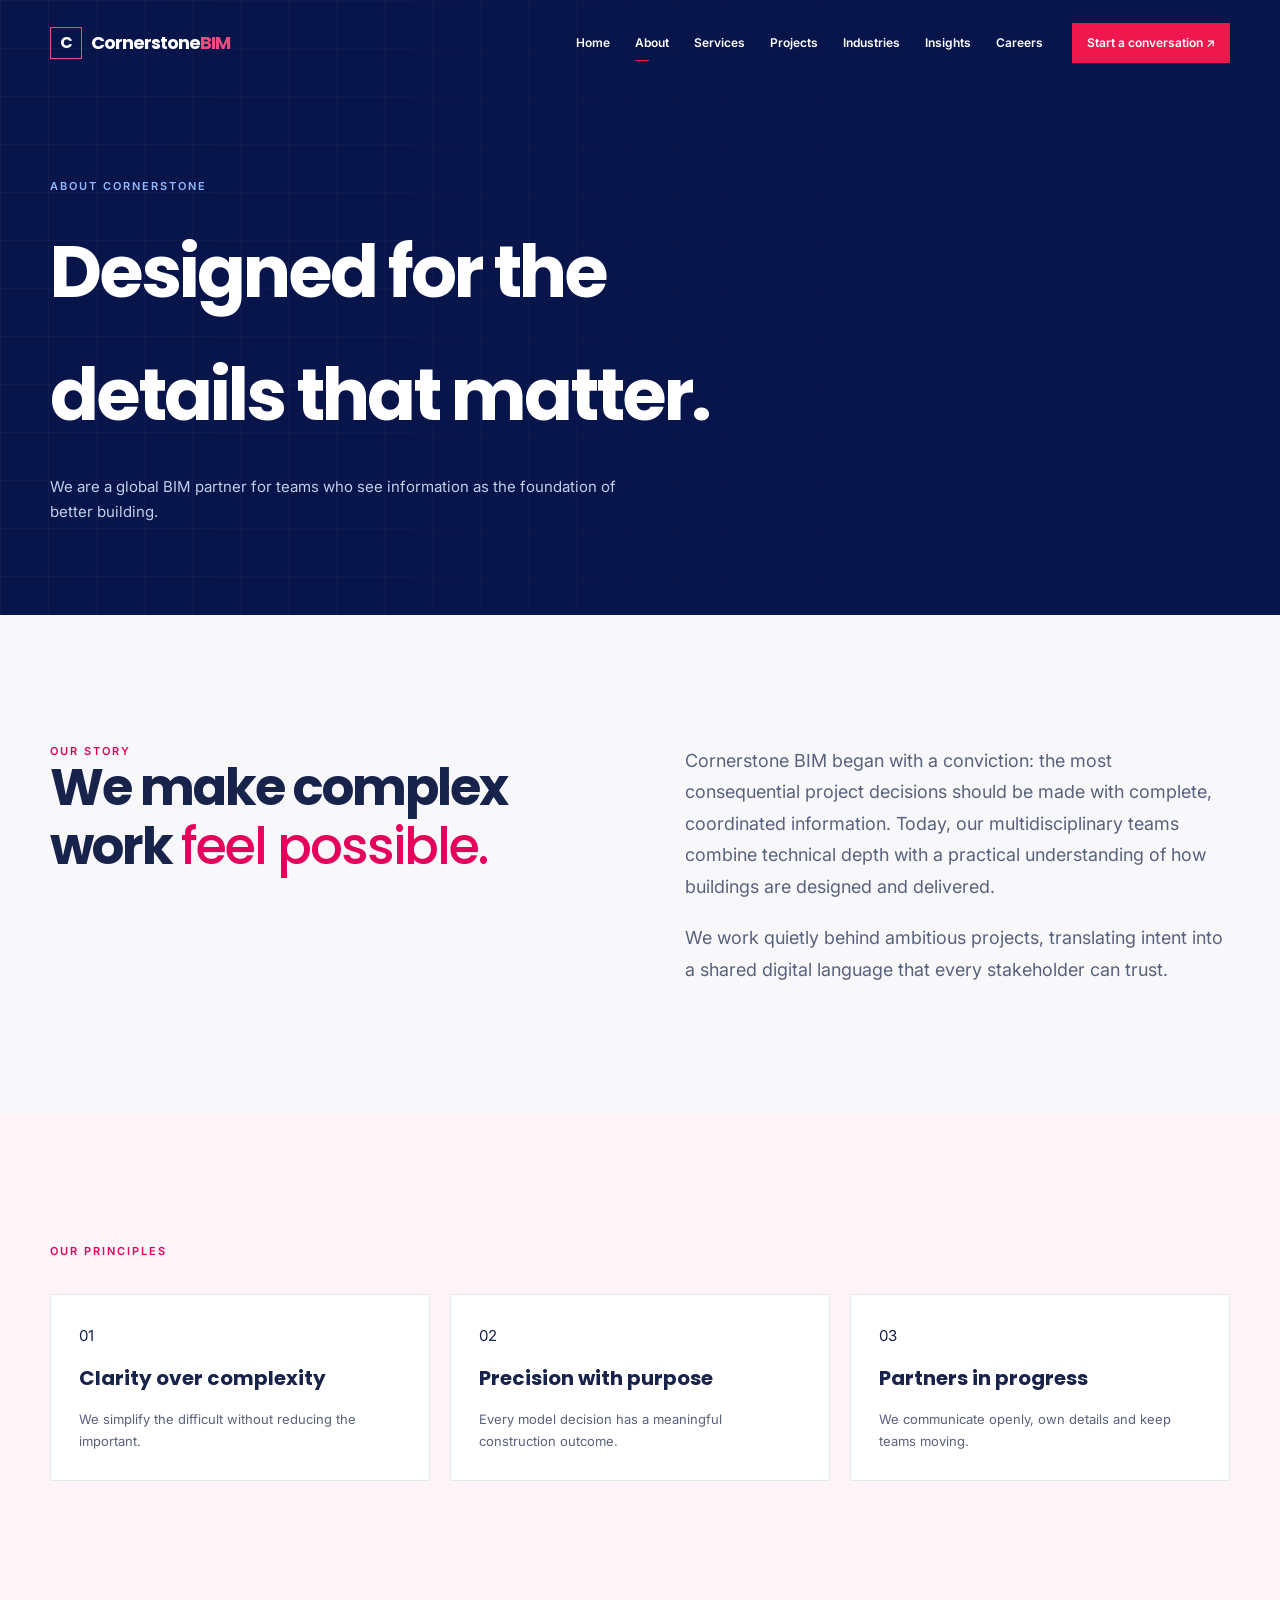
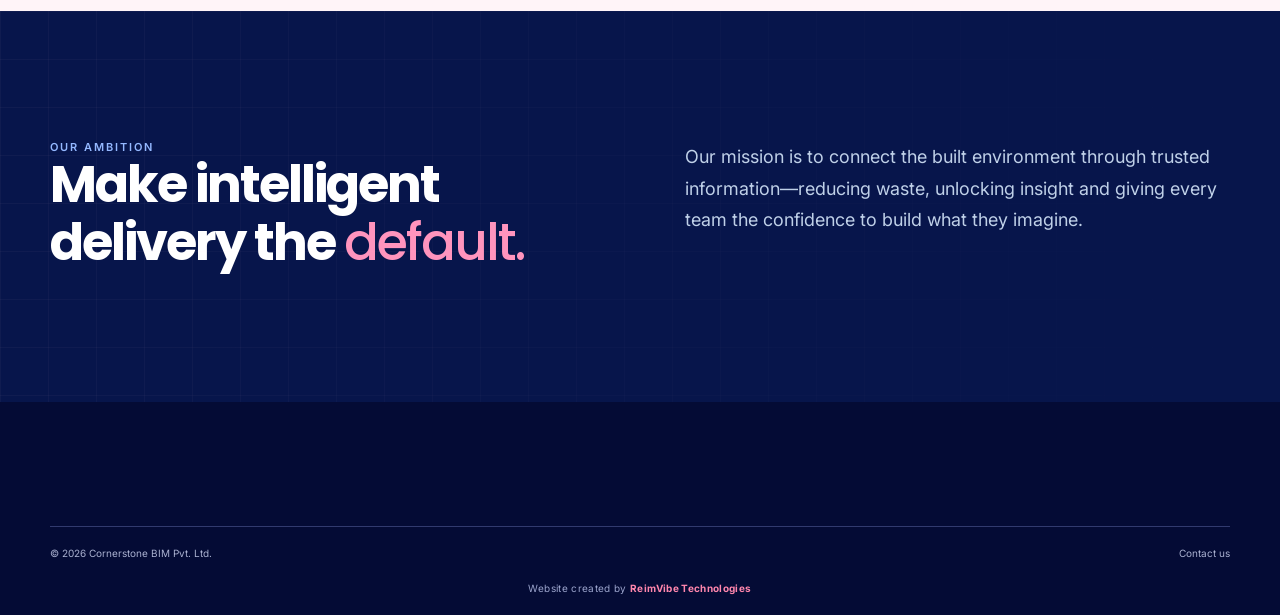
==== cornerstonebim/about.html @ 64195587 "Add files via upload" ====
<!doctype html><html lang="en"><head><meta charset="utf-8"><meta name="viewport" content="width=device-width,initial-scale=1"><title>About | Cornerstone BIM</title><meta name="description" content="Meet the BIM specialists building certainty into complex projects."><link rel="preconnect" href="https://fonts.googleapis.com"><link rel="preconnect" href="https://fonts.gstatic.com" crossorigin><link href="https://fonts.googleapis.com/css2?family=Inter:wght@400;500;600;700&family=Poppins:wght@500;600;700&display=swap" rel="stylesheet"><link rel="stylesheet" href="assets/css/variables.css"><link rel="stylesheet" href="assets/css/style.css"><link rel="stylesheet" href="assets/css/responsive.css"><link rel="stylesheet" href="assets/css/animations.css"></head><body><header class="site-header scrolled" data-header><div class="container nav-wrap"><a class="brand" href="index.html"><span class="brand-mark">C</span><span>Cornerstone<span>BIM</span></span></a><button class="menu-button" aria-label="Open navigation" aria-expanded="false" data-menu-button><i></i><i></i></button><nav data-nav aria-label="Primary"><a href="index.html">Home</a><a class="active" href="about.html">About</a><a href="services.html">Services</a><a href="projects.html">Projects</a><a href="industries.html">Industries</a><a href="blog.html">Insights</a><a href="careers.html">Careers</a><a href="contact.html" class="nav-cta">Start a conversation ↗</a></nav></div></header><main><section class="page-hero"><div class="blueprint-grid"></div><div class="container reveal"><p class="eyebrow light">ABOUT CORNERSTONE</p><h1>Designed for the<br>details that matter.</h1><p>We are a global BIM partner for teams who see information as the foundation of better building.</p></div></section><section class="section"><div class="container split-grid"><div class="reveal"><p class="eyebrow">OUR STORY</p><h2>We make complex work <em>feel possible.</em></h2></div><div class="reveal"><p class="lead">Cornerstone BIM began with a conviction: the most consequential project decisions should be made with complete, coordinated information. Today, our multidisciplinary teams combine technical depth with a practical understanding of how buildings are designed and delivered.</p><p class="lead" style="margin-top:20px">We work quietly behind ambitious projects, translating intent into a shared digital language that every stakeholder can trust.</p></div></div></section><section class="section tint"><div class="container"><p class="eyebrow">OUR PRINCIPLES</p><div class="content-grid" style="margin-top:35px"><article class="content-card reveal"><span class="number">01</span><h3>Clarity over complexity</h3><p>We simplify the difficult without reducing the important.</p></article><article class="content-card reveal"><span class="number">02</span><h3>Precision with purpose</h3><p>Every model decision has a meaningful construction outcome.</p></article><article class="content-card reveal"><span class="number">03</span><h3>Partners in progress</h3><p>We communicate openly, own details and keep teams moving.</p></article></div></div></section><section class="section dark"><div class="blueprint-grid"></div><div class="container split-grid"><div class="reveal"><p class="eyebrow light">OUR AMBITION</p><h2>Make intelligent delivery the <em>default.</em></h2></div><div class="reveal"><p class="lead" style="color:#bfd0e8">Our mission is to connect the built environment through trusted information—reducing waste, unlocking insight and giving every team the confidence to build what they imagine.</p></div></div></section></main><footer class="site-footer"><div class="container footer-bottom"><span>© 2026 Cornerstone BIM Pvt. Ltd.</span><span><a href="contact.html">Contact us</a></span></div><p class="site-credit">Website created by <span>ReimVibe Technologies</span></p></footer><script src="assets/js/navigation.js"></script><script src="assets/js/animation.js"></script></body></html>
---- cornerstonebim/assets/css/variables.css ----
:root{--navy:#07154b;--blue:#e4005b;--orange:#ef174e;--paper:#f8f8fb;--ink:#18234c;--muted:#58627d;--line:#e0e2ec;--magenta:#c40065;--indigo:#16296b;--rose:#fff0f5}
---- cornerstonebim/assets/css/style.css ----
/* Core layout and reusable components */
*{box-sizing:border-box}html{scroll-behavior:smooth}body{margin:0;background:var(--paper);color:var(--ink);font:400 15px/1.7 Inter,Arial,sans-serif}a{color:inherit;text-decoration:none}img{display:block;max-width:100%}h1,h2,h3,p{margin:0}h1,h2,h3,.brand{font-family:Poppins,Arial,sans-serif}.container{width:min(1180px,calc(100% - 64px));margin:auto}.section{padding:130px 0}.skip-link{position:fixed;top:-50px;left:20px;background:#fff;padding:10px;z-index:100}.skip-link:focus{top:10px}.eyebrow{color:var(--blue);font:600 11px/1.2 Inter,sans-serif;letter-spacing:2px}.eyebrow.light{color:#94b8ff}.light{color:#fff}h2{font-size:clamp(32px,4vw,56px);line-height:1.15;letter-spacing:-2px}h2 em,h1 em{font-weight:500;color:var(--blue);font-style:normal}.dark h2 em{color:#77a5ff}.lead{font-size:18px;line-height:1.75;color:var(--muted)}.text-link{display:inline-flex;gap:14px;align-items:center;font-weight:700;margin-top:22px}.text-link span{font-size:21px;color:var(--orange);transition:transform .2s}.text-link:hover span{transform:translateX(5px)}
/* Header */
.site-header{position:fixed;inset:0 0 auto;z-index:20;height:86px;color:#fff;transition:.3s}.site-header.scrolled{background:rgba(8,28,58,.94);backdrop-filter:blur(16px);box-shadow:0 8px 26px #04112730}.nav-wrap{height:100%;display:flex;align-items:center;justify-content:space-between}.brand{display:flex;align-items:center;gap:9px;font-size:18px;font-weight:700;letter-spacing:-1px}.brand span span{color:var(--blue)}.brand-mark{width:32px;height:32px;border:1px solid #75a7ff;display:grid;place-items:center;color:#fff!important;font-size:16px}.site-header nav{display:flex;align-items:center;gap:25px;font-size:12px;font-weight:600}.site-header nav>a:not(.nav-cta){position:relative}.site-header nav>a.active:after,.site-header nav>a:not(.nav-cta):hover:after{content:"";position:absolute;bottom:-8px;left:0;width:14px;height:1px;background:var(--orange)}.nav-cta{margin-left:4px;padding:10px 15px;background:var(--orange);color:#fff}.nav-cta b{margin-left:8px}.menu-button{display:none;background:none;border:0;color:#fff}
/* Hero */
.hero{min-height:750px;height:100vh;position:relative;display:grid;align-items:center;overflow:hidden;background:linear-gradient(120deg,#06142d,#0a2a5a 65%,#123f80);color:#fff}.blueprint-grid{position:absolute;inset:0;opacity:.2;background-image:linear-gradient(#9fc1ff20 1px,transparent 1px),linear-gradient(90deg,#9fc1ff20 1px,transparent 1px);background-size:48px 48px;mask-image:linear-gradient(90deg,#000,transparent)}.hero:after{content:"";position:absolute;width:560px;height:560px;border:1px solid #6096ee55;border-radius:50%;right:-160px;bottom:-260px}.hero-grid{z-index:1;position:relative;display:grid;grid-template-columns:1.07fr .93fr;align-items:center;gap:45px;padding-top:74px}.hero-copy{max-width:650px}.hero h1{font-size:clamp(48px,5.7vw,82px);letter-spacing:-4px;line-height:1.08;margin:18px 0 20px}.hero h1 em{color:#9cc2ff}.hero-text{max-width:545px;color:#d0ddf3;font-size:17px;line-height:1.8}.hero-actions{display:flex;align-items:center;gap:28px;margin-top:34px}.button{display:inline-flex;align-items:center;gap:27px;padding:15px 19px;font-size:13px;font-weight:700;transition:.25s}.button span{font-size:21px}.button-orange{background:var(--orange);color:#fff}.button-orange:hover{background:#ff8d24;transform:translateY(-3px)}.hero-stats{display:flex;gap:38px;margin-top:57px}.hero-stats div{border-left:1px solid #91b4ef55;padding-left:13px}.hero-stats strong{display:block;font:600 26px Poppins}.hero-stats span{display:block;font-size:10px;color:#b6c9e7;letter-spacing:.5px}.hero-visual{position:relative;height:540px}.model-card{position:absolute;inset:22px 0 22px 60px;border:1px solid #6e9fe955;background:#0b315d55;backdrop-filter:blur(8px);overflow:hidden}.model-card img{height:100%;width:100%;object-fit:cover;opacity:.9;mix-blend-mode:screen}.status{position:absolute;top:20px;left:20px;z-index:1;font-size:9px;letter-spacing:1.5px}.status i{width:7px;height:7px;border-radius:50%;display:inline-block;background:#6ef4af;margin-right:6px}.model-meta{position:absolute;bottom:0;left:0;right:0;padding:14px 19px;background:#071a36cc;display:flex;justify-content:space-between;font-size:11px}.model-meta b{color:#9cc2ff}.float-card{position:absolute;background:#f8fbff;color:var(--ink);box-shadow:0 18px 45px #03132e66;padding:15px 18px;display:flex;flex-direction:column}.float-card small{font-size:8px;letter-spacing:1.3px;color:#74849a}.float-card b{font:600 18px Poppins}.float-card span{font-size:10px}.card-one{left:0;bottom:0}.card-one b{color:var(--blue)}.card-two{right:-16px;top:0}.orbit{font-size:28px!important;color:var(--orange);line-height:1}.scroll-cue{position:absolute;z-index:2;bottom:25px;left:max(32px,calc((100% - 1180px)/2));font-size:9px;letter-spacing:1.4px;color:#a8c2ea;display:flex;gap:9px;align-items:center}.scroll-cue span{height:1px;width:32px;background:var(--orange)}
/* Intro/services */
.split-grid{display:grid;grid-template-columns:1fr 1fr;gap:90px}.intro-copy{padding-top:5px}.metrics{display:grid;grid-template-columns:repeat(4,1fr);margin-top:90px;border-top:1px solid var(--line);padding-top:26px}.metrics strong{display:block;font:600 40px Poppins;letter-spacing:-2px}.metrics strong span{color:var(--orange)}.metrics p{font-size:12px;color:var(--muted)}.tint{background:#edf4fb}.section-heading{display:flex;justify-content:space-between;align-items:end;gap:30px;margin-bottom:55px}.section-heading .text-link{margin:0;white-space:nowrap}.service-grid{display:grid;grid-template-columns:repeat(4,1fr);gap:13px}.service-card{min-height:310px;padding:25px;background:#fff;position:relative;transition:.3s}.service-card:hover,.service-card.feature{background:var(--navy);color:#fff;transform:translateY(-6px);box-shadow:0 18px 35px #0b285f22}.service-card .number{font-size:11px;color:#8190a1}.service-card .icon{font-size:29px;color:var(--blue);margin:42px 0 22px}.feature .icon{color:#8db8ff}.service-card h3{font-size:19px}.service-card p{color:#66758a;font-size:12px;line-height:1.7;margin-top:8px}.feature p,.service-card:hover p{color:#b8c7da}.service-card>a{position:absolute;bottom:22px;right:23px;font-size:23px;color:var(--orange)}
/* Workflow/projects */
.dark{background:var(--navy);color:#fff;position:relative;overflow:hidden}.dark .section-heading>p{max-width:250px;color:#b9c8dd;font-size:13px}.process{list-style:none;margin:75px 0 0;padding:0;display:grid;grid-template-columns:repeat(4,1fr);counter-reset:step}.process li{position:relative;border-top:1px solid #6986ae66;padding:22px 22px 0 0}.process li:not(:last-child):after{content:"";position:absolute;top:-2px;right:11px;width:10px;height:10px;border-radius:50%;background:var(--orange)}.process b{color:#84a9ea;font:500 12px Poppins}.process h3{font-size:22px;margin:34px 0 8px}.process p{font-size:12px;color:#b8c7da;max-width:160px}.project-grid{display:grid;grid-template-columns:1.42fr 1fr;gap:40px 25px}.project{display:block}.project-art{height:235px;padding:16px;color:#d8e5fa;display:flex;align-items:end;font-size:9px;letter-spacing:1.4px;transition:.35s}.project:hover .project-art{filter:brightness(1.12);transform:scale(.985)}.project.large{grid-row:span 2}.project.large .project-art{height:100%}.art-tower{background:linear-gradient(145deg,#0a2553aa,#03122955),url('../images/hero/bim-building.png') center/cover}.art-hospital{background:linear-gradient(135deg,#0a1d3dcc,#276d9499),radial-gradient(circle at 50% 10%,#c9eaff 0 11%,transparent 11.5%),repeating-linear-gradient(90deg,transparent 0 25px,#a8d6f533 25px 27px)}.art-transit{background:linear-gradient(125deg,#061937cc,#ce6e1255),linear-gradient(25deg,transparent 40%,#90b6ea 40% 45%,transparent 45% 55%,#90b6ea 55% 60%,transparent 60%)}.project h3{font-size:18px;margin:14px 0 2px}.project p{font-size:11px;color:var(--muted)}.project p b{float:right;color:var(--orange);font-size:16px}.quote{background:#f0f5fa}.quote-inner{max-width:850px;text-align:center}.quote blockquote{font:500 clamp(25px,3.3vw,44px)/1.35 Poppins;letter-spacing:-1.6px;margin:27px 0 29px}.person{display:inline-flex;text-align:left;align-items:center;gap:10px;font-size:11px}.person>span{background:var(--navy);color:#fff;border-radius:50%;width:34px;height:34px;display:grid;place-items:center;font-size:10px}.person p{line-height:1.5}.cta-section{background:var(--orange);color:#fff}.cta-inner{min-height:270px;display:flex;align-items:center;justify-content:space-between}.cta-inner h2{color:#fff}.button-light{background:#fff;color:var(--navy)}
/* Footer and secondary pages */
.site-footer{background:#06142c;color:#d1def0;padding-top:70px}.footer-grid{display:grid;grid-template-columns:2fr 1fr 1fr 1.4fr;gap:45px}.footer-brand{color:#fff}.footer-grid>div>p{font-size:12px;color:#91a4be;margin-top:15px}.footer-grid b{color:#fff;font-size:12px;display:block;margin-bottom:13px}.footer-grid a:not(.brand){font-size:12px;display:block;margin:6px 0;color:#aebdd0}.newsletter{border-bottom:1px solid #49607e;display:flex;margin-top:14px}.newsletter input{width:100%;background:none;border:0;color:#fff;padding:8px 0;outline:0;font:12px Inter}.newsletter button{background:none;border:0;color:var(--orange);font-size:18px}.footer-bottom{margin-top:54px;border-top:1px solid #263a56;padding:18px 0;color:#8194ae;font-size:10px;display:flex;justify-content:space-between}.sr-only{position:absolute;width:1px;height:1px;overflow:hidden;clip:rect(0,0,0,0)}
.page-hero{padding:180px 0 90px;background:var(--navy);color:#fff;position:relative;overflow:hidden}.page-hero h1{font-size:clamp(42px,6vw,72px);letter-spacing:-3px;margin:18px 0}.page-hero p:last-child{max-width:580px;color:#bfd0e8}.content-grid{display:grid;grid-template-columns:repeat(3,1fr);gap:20px}.content-card{background:#fff;border:1px solid #e2eaf3;padding:28px}.content-card h3{font-size:20px;margin:13px 0}.content-card p{font-size:13px;color:var(--muted)}.listing{display:grid;grid-template-columns:repeat(3,1fr);gap:16px}.listing article{border:1px solid var(--line);padding:30px;min-height:220px}.listing .tag{color:var(--blue);font-size:10px;letter-spacing:1.2px}.listing h3{font-size:20px;margin:18px 0 6px}.listing p{color:var(--muted);font-size:13px}.contact-grid{display:grid;grid-template-columns:.85fr 1.15fr;gap:80px}.contact-details{background:var(--navy);color:#fff;padding:45px}.contact-details p{color:#bdd0eb;margin:18px 0}.contact-details a{display:block;margin:22px 0;font:500 18px Poppins}.contact-form{display:grid;grid-template-columns:1fr 1fr;gap:20px}.contact-form label{font-size:11px;font-weight:700}.contact-form input,.contact-form textarea,.contact-form select{width:100%;border:0;border-bottom:1px solid #bdcad9;padding:12px 0;background:transparent;font:14px Inter;outline:0}.contact-form textarea{min-height:110px;resize:vertical}.contact-form .wide{grid-column:1/-1}.contact-form button{border:0;justify-self:start}.map-placeholder{height:280px;margin-top:80px;background:linear-gradient(35deg,#dbe9f4 25%,transparent 25%) 0 0/45px 45px,linear-gradient(120deg,#ecf4fa 50%,#cfdfec 50%);display:grid;place-items:center;color:var(--navy);font:600 20px Poppins}
---- cornerstonebim/assets/css/responsive.css ----
@media(max-width:900px){.site-header nav{position:absolute;top:86px;left:0;right:0;display:none;flex-direction:column;align-items:stretch;gap:0;background:#081c3a;padding:16px 32px 28px}.site-header nav.open{display:flex}.site-header nav a{padding:11px 0}.menu-button{display:grid;gap:5px;padding:10px}.menu-button i{width:23px;height:1px;background:currentColor}.nav-cta{margin-top:9px;text-align:center}.hero{height:auto;min-height:760px}.hero-grid{grid-template-columns:1fr;padding:145px 0 75px}.hero-visual{display:none}.hero h1{font-size:62px}.split-grid,.contact-grid{gap:40px}.service-grid{grid-template-columns:repeat(2,1fr)}.footer-grid{grid-template-columns:repeat(2,1fr)}.listing{grid-template-columns:repeat(2,1fr)}}
@media(max-width:600px){.container{width:calc(100% - 40px)}.section{padding:76px 0}.hero{min-height:670px}.hero-grid{padding-top:125px}.hero h1{font-size:45px;letter-spacing:-2.5px}.hero-text{font-size:15px}.hero-actions{gap:17px;flex-wrap:wrap}.hero-stats{gap:14px;margin-top:40px}.hero-stats strong{font-size:20px}.hero-stats span{font-size:8px}.scroll-cue{left:20px}.split-grid,.contact-grid{grid-template-columns:1fr}.metrics{grid-template-columns:repeat(2,1fr);gap:23px;margin-top:55px}.metrics strong{font-size:31px}.section-heading{display:block;margin-bottom:34px}.section-heading .text-link{margin-top:18px}.service-grid,.content-grid,.listing{grid-template-columns:1fr}.service-card{min-height:250px}.process{grid-template-columns:1fr 1fr;gap:28px;margin-top:45px}.process h3{margin-top:18px}.project-grid{grid-template-columns:1fr;gap:30px}.project.large{grid-row:auto}.project.large .project-art{height:260px}.project-art{height:190px}.cta-inner{min-height:240px;display:block;padding:55px 0}.cta-inner .button{margin-top:25px}.footer-grid{grid-template-columns:1fr 1fr;gap:28px}.footer-grid>div:first-child{grid-column:1/-1}.footer-bottom{font-size:9px}.page-hero{padding:135px 0 60px}.contact-details{padding:30px}.contact-form{grid-template-columns:1fr}.contact-form .wide{grid-column:auto}}
---- cornerstonebim/assets/css/animations.css ----
@import url("theme.css");
.reveal{opacity:0;transform:translateY(20px);transition:opacity .7s ease,transform .7s ease}.reveal.visible{opacity:1;transform:none}@media(prefers-reduced-motion:reduce){*,*:before,*:after{scroll-behavior:auto!important;transition:none!important;animation:none!important}.reveal{opacity:1;transform:none}}
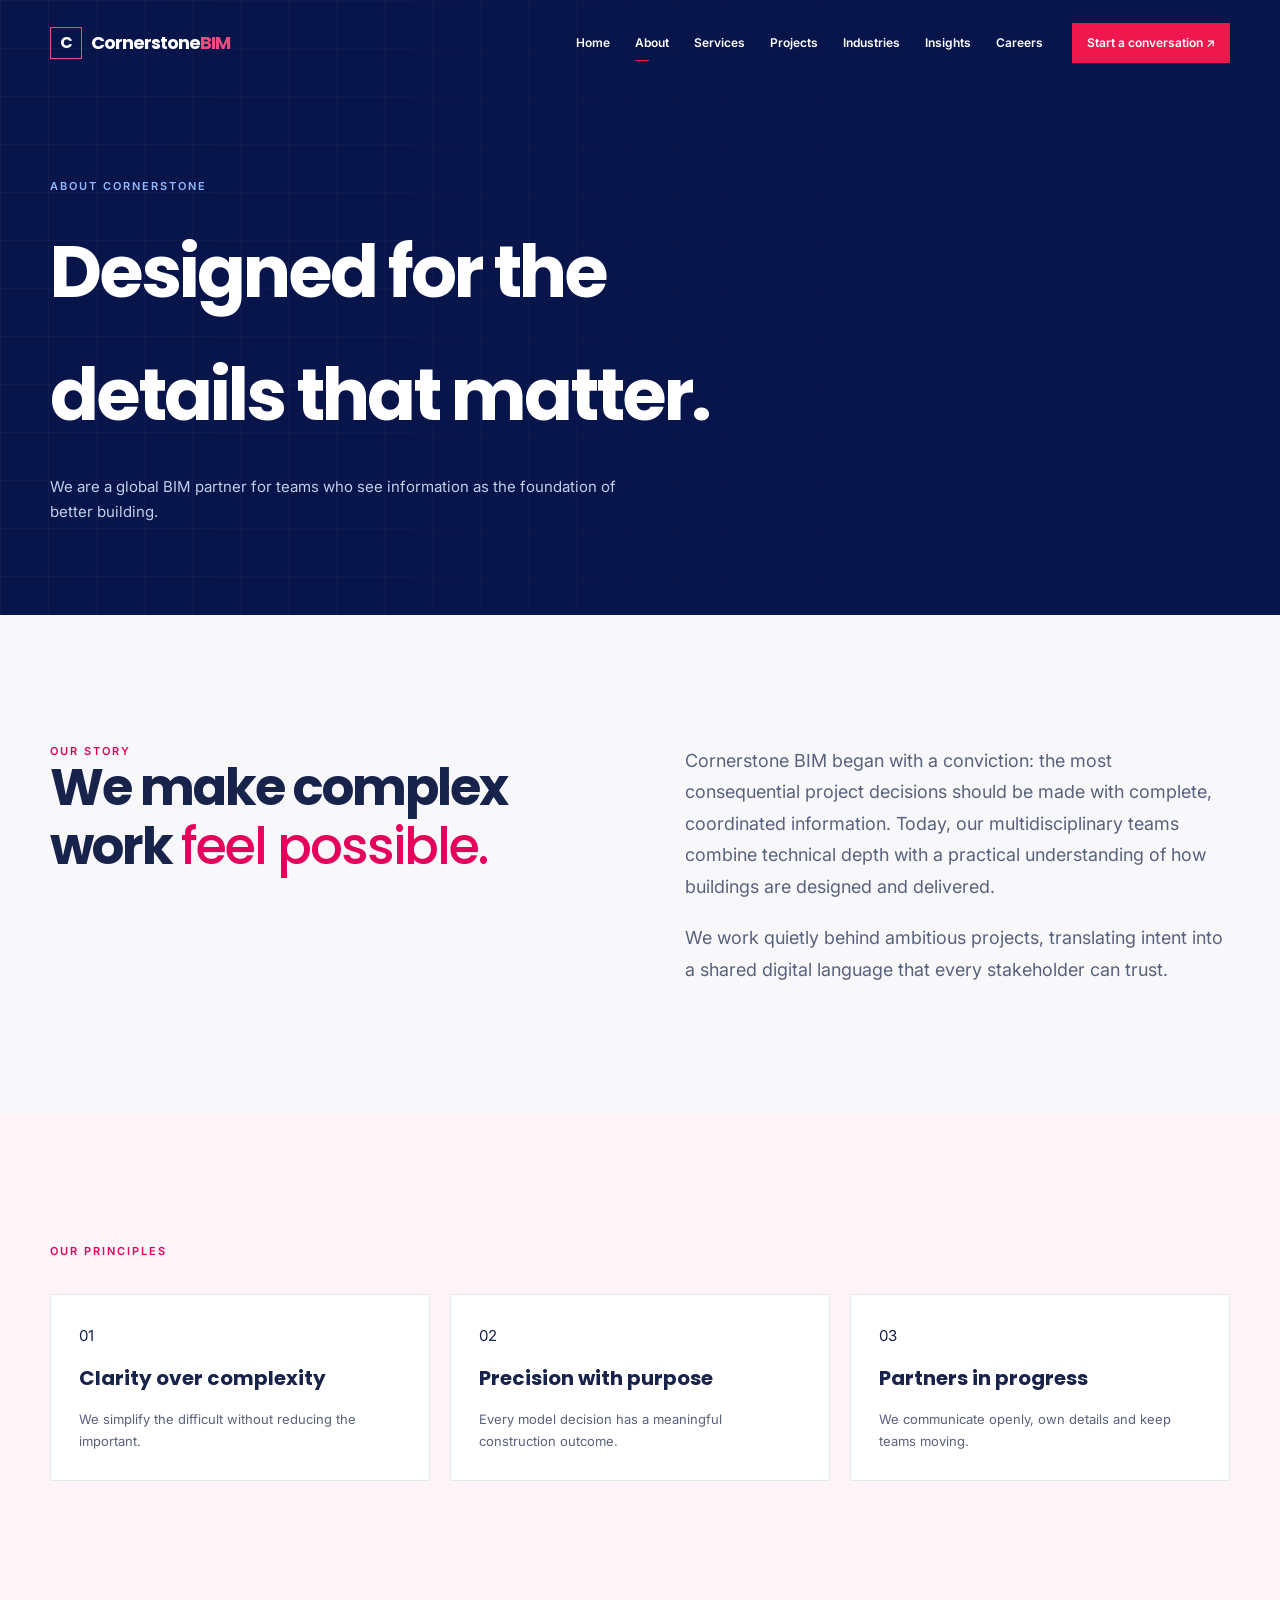
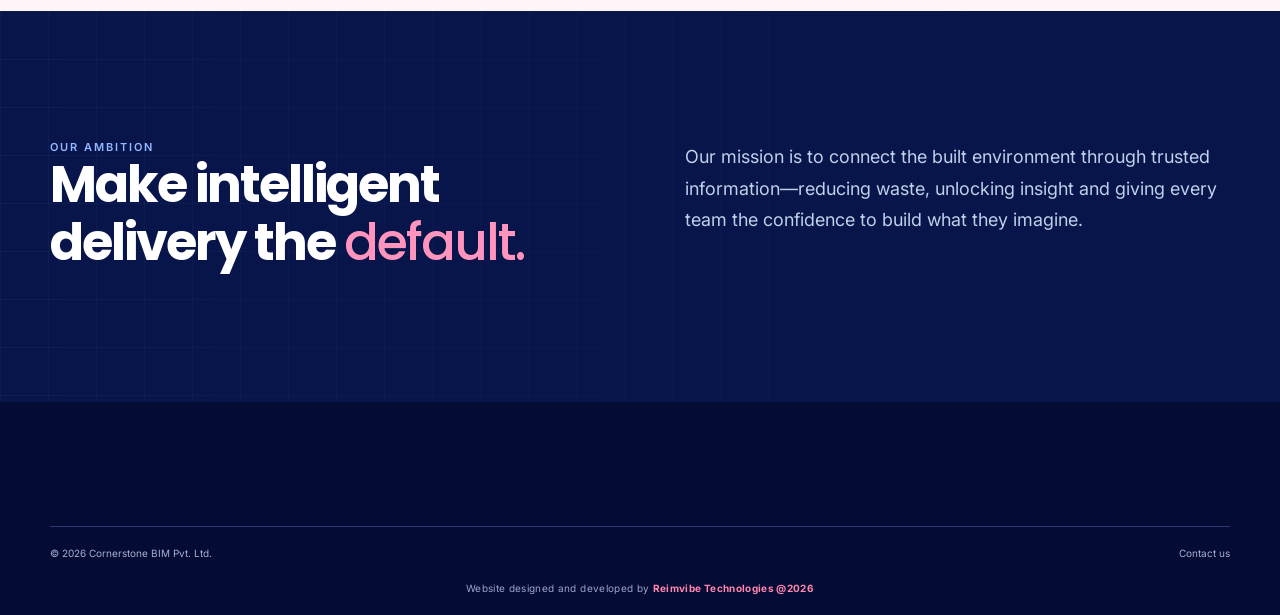
==== commit 758da0c5: "Add files via upload" ====
--- a/cornerstonebim/about.html
+++ b/cornerstonebim/about.html
@@ -1,2 +1,3 @@
-<!doctype html><html lang="en"><head><meta charset="utf-8"><meta name="viewport" content="width=device-width,initial-scale=1"><title>About | Cornerstone BIM</title><meta name="description" content="Meet the BIM specialists building certainty into complex projects."><link rel="preconnect" href="https://fonts.googleapis.com"><link rel="preconnect" href="https://fonts.gstatic.com" crossorigin><link href="https://fonts.googleapis.com/css2?family=Inter:wght@400;500;600;700&family=Poppins:wght@500;600;700&display=swap" rel="stylesheet"><link rel="stylesheet" href="assets/css/variables.css"><link rel="stylesheet" href="assets/css/style.css"><link rel="stylesheet" href="assets/css/responsive.css"><link rel="stylesheet" href="assets/css/animations.css"></head><body><header class="site-header scrolled" data-header><div class="container nav-wrap"><a class="brand" href="index.html"><span class="brand-mark">C</span><span>Cornerstone<span>BIM</span></span></a><button class="menu-button" aria-label="Open navigation" aria-expanded="false" data-menu-button><i></i><i></i></button><nav data-nav aria-label="Primary"><a href="index.html">Home</a><a class="active" href="about.html">About</a><a href="services.html">Services</a><a href="projects.html">Projects</a><a href="industries.html">Industries</a><a href="blog.html">Insights</a><a href="careers.html">Careers</a><a href="contact.html" class="nav-cta">Start a conversation ↗</a></nav></div></header><main><section class="page-hero"><div class="blueprint-grid"></div><div class="container reveal"><p class="eyebrow light">ABOUT CORNERSTONE</p><h1>Designed for the<br>details that matter.</h1><p>We are a global BIM partner for teams who see information as the foundation of better building.</p></div></section><section class="section"><div class="container split-grid"><div class="reveal"><p class="eyebrow">OUR STORY</p><h2>We make complex work <em>feel possible.</em></h2></div><div class="reveal"><p class="lead">Cornerstone BIM began with a conviction: the most consequential project decisions should be made with complete, coordinated information. Today, our multidisciplinary teams combine technical depth with a practical understanding of how buildings are designed and delivered.</p><p class="lead" style="margin-top:20px">We work quietly behind ambitious projects, translating intent into a shared digital language that every stakeholder can trust.</p></div></div></section><section class="section tint"><div class="container"><p class="eyebrow">OUR PRINCIPLES</p><div class="content-grid" style="margin-top:35px"><article class="content-card reveal"><span class="number">01</span><h3>Clarity over complexity</h3><p>We simplify the difficult without reducing the important.</p></article><article class="content-card reveal"><span class="number">02</span><h3>Precision with purpose</h3><p>Every model decision has a meaningful construction outcome.</p></article><article class="content-card reveal"><span class="number">03</span><h3>Partners in progress</h3><p>We communicate openly, own details and keep teams moving.</p></article></div></div></section><section class="section dark"><div class="blueprint-grid"></div><div class="container split-grid"><div class="reveal"><p class="eyebrow light">OUR AMBITION</p><h2>Make intelligent delivery the <em>default.</em></h2></div><div class="reveal"><p class="lead" style="color:#bfd0e8">Our mission is to connect the built environment through trusted information—reducing waste, unlocking insight and giving every team the confidence to build what they imagine.</p></div></div></section></main><footer class="site-footer"><div class="container footer-bottom"><span>© 2026 Cornerstone BIM Pvt. Ltd.</span><span><a href="contact.html">Contact us</a></span></div><p class="site-credit">Website created by <span>ReimVibe Technologies</span></p></footer><script src="assets/js/navigation.js"></script><script src="assets/js/animation.js"></script></body></html>
+<!doctype html><html lang="en"><head><meta charset="utf-8"><meta name="viewport" content="width=device-width,initial-scale=1"><title>About | Cornerstone BIM</title><meta name="description" content="Meet the BIM specialists building certainty into complex projects."><link rel="preconnect" href="https://fonts.googleapis.com"><link rel="preconnect" href="https://fonts.gstatic.com" crossorigin><link href="https://fonts.googleapis.com/css2?family=Inter:wght@400;500;600;700&family=Poppins:wght@500;600;700&display=swap" rel="stylesheet"><link rel="stylesheet" href="assets/css/variables.css"><link rel="stylesheet" href="assets/css/style.css"><link rel="stylesheet" href="assets/css/responsive.css"><link rel="stylesheet" href="assets/css/animations.css"></head><body><header class="site-header scrolled" data-header><div class="container nav-wrap"><a class="brand" href="index.html"><span class="brand-mark">C</span><span>Cornerstone<span>BIM</span></span></a><button class="menu-button" aria-label="Open navigation" aria-expanded="false" data-menu-button><i></i><i></i></button><nav data-nav aria-label="Primary"><a href="index.html">Home</a><a class="active" href="about.html">About</a><a href="services.html">Services</a><a href="projects.html">Projects</a><a href="industries.html">Industries</a><a href="blog.html">Insights</a><a href="careers.html">Careers</a><a href="contact.html" class="nav-cta">Start a conversation ↗</a></nav></div></header><main><section class="page-hero"><div class="blueprint-grid"></div><div class="container reveal"><p class="eyebrow light">ABOUT CORNERSTONE</p><h1>Designed for the<br>details that matter.</h1><p>We are a global BIM partner for teams who see information as the foundation of better building.</p></div></section><section class="section"><div class="container split-grid"><div class="reveal"><p class="eyebrow">OUR STORY</p><h2>We make complex work <em>feel possible.</em></h2></div><div class="reveal"><p class="lead">Cornerstone BIM began with a conviction: the most consequential project decisions should be made with complete, coordinated information. Today, our multidisciplinary teams combine technical depth with a practical understanding of how buildings are designed and delivered.</p><p class="lead" style="margin-top:20px">We work quietly behind ambitious projects, translating intent into a shared digital language that every stakeholder can trust.</p></div></div></section><section class="section tint"><div class="container"><p class="eyebrow">OUR PRINCIPLES</p><div class="content-grid" style="margin-top:35px"><article class="content-card reveal"><span class="number">01</span><h3>Clarity over complexity</h3><p>We simplify the difficult without reducing the important.</p></article><article class="content-card reveal"><span class="number">02</span><h3>Precision with purpose</h3><p>Every model decision has a meaningful construction outcome.</p></article><article class="content-card reveal"><span class="number">03</span><h3>Partners in progress</h3><p>We communicate openly, own details and keep teams moving.</p></article></div></div></section><section class="section dark"><div class="blueprint-grid"></div><div class="container split-grid"><div class="reveal"><p class="eyebrow light">OUR AMBITION</p><h2>Make intelligent delivery the <em>default.</em></h2></div><div class="reveal"><p class="lead" style="color:#bfd0e8">Our mission is to connect the built environment through trusted information—reducing waste, unlocking insight and giving every team the confidence to build what they imagine.</p></div></div></section></main><footer class="site-footer"><div class="container footer-bottom"><span>© 2026 Cornerstone BIM Pvt. Ltd.</span><span><a href="contact.html">Contact us</a></span></div><p class="site-credit">Website designed and developed by <span>Reimvibe Technologies @2026</span></p></footer><script src="assets/js/navigation.js"></script><script src="assets/js/animation.js"></script></body></html>
 
+
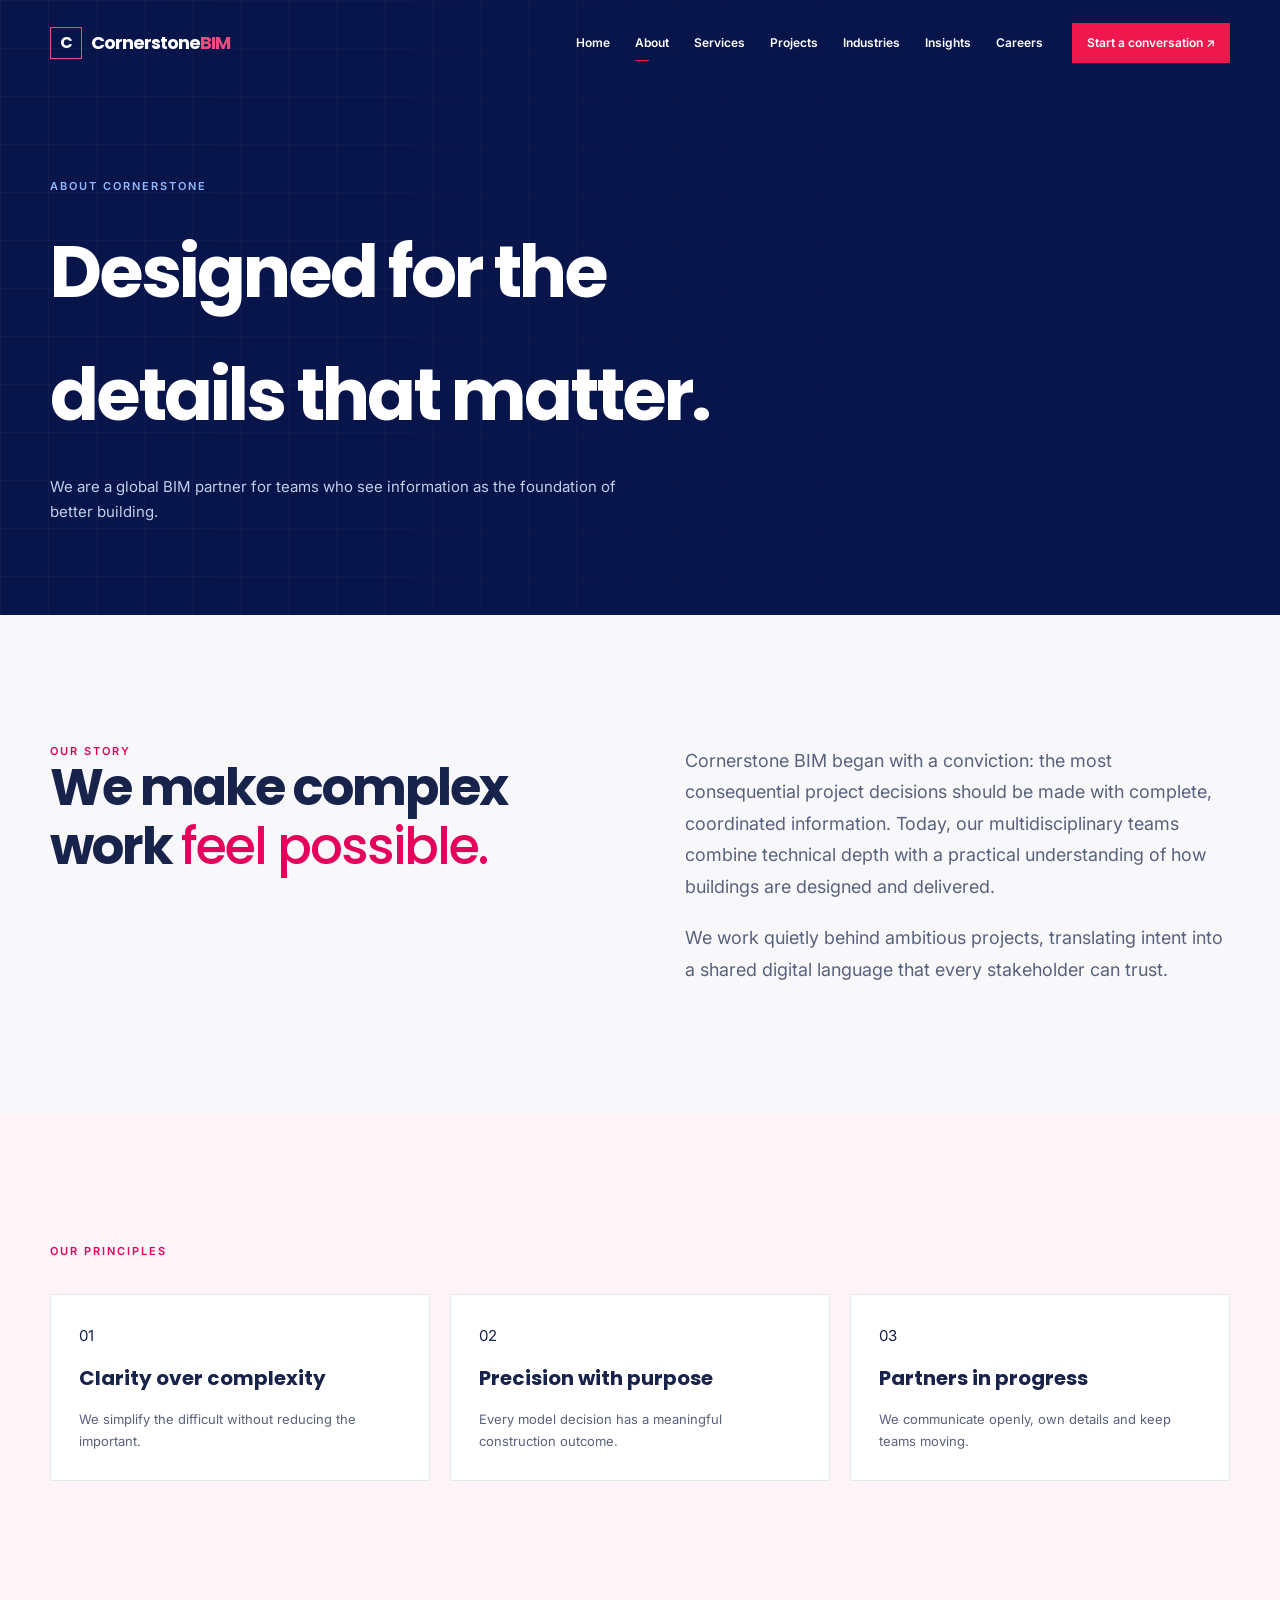
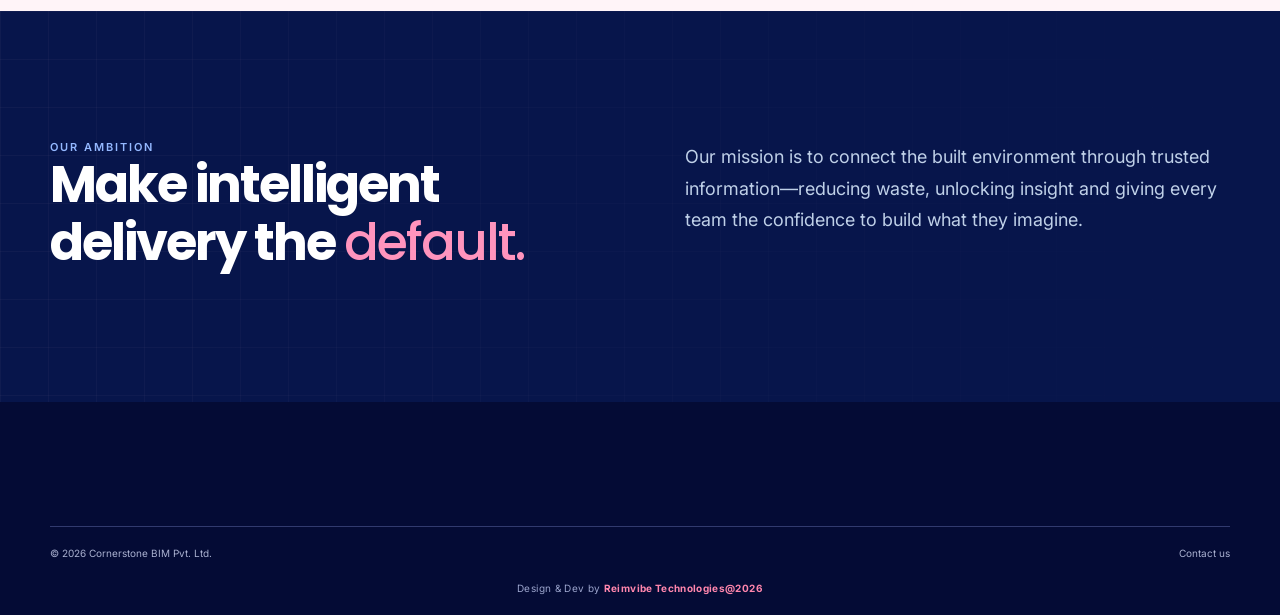
==== commit 39f7709b: "Add files via upload" ====
--- a/cornerstonebim/about.html
+++ b/cornerstonebim/about.html
@@ -1,3 +1,4 @@
-<!doctype html><html lang="en"><head><meta charset="utf-8"><meta name="viewport" content="width=device-width,initial-scale=1"><title>About | Cornerstone BIM</title><meta name="description" content="Meet the BIM specialists building certainty into complex projects."><link rel="preconnect" href="https://fonts.googleapis.com"><link rel="preconnect" href="https://fonts.gstatic.com" crossorigin><link href="https://fonts.googleapis.com/css2?family=Inter:wght@400;500;600;700&family=Poppins:wght@500;600;700&display=swap" rel="stylesheet"><link rel="stylesheet" href="assets/css/variables.css"><link rel="stylesheet" href="assets/css/style.css"><link rel="stylesheet" href="assets/css/responsive.css"><link rel="stylesheet" href="assets/css/animations.css"></head><body><header class="site-header scrolled" data-header><div class="container nav-wrap"><a class="brand" href="index.html"><span class="brand-mark">C</span><span>Cornerstone<span>BIM</span></span></a><button class="menu-button" aria-label="Open navigation" aria-expanded="false" data-menu-button><i></i><i></i></button><nav data-nav aria-label="Primary"><a href="index.html">Home</a><a class="active" href="about.html">About</a><a href="services.html">Services</a><a href="projects.html">Projects</a><a href="industries.html">Industries</a><a href="blog.html">Insights</a><a href="careers.html">Careers</a><a href="contact.html" class="nav-cta">Start a conversation ↗</a></nav></div></header><main><section class="page-hero"><div class="blueprint-grid"></div><div class="container reveal"><p class="eyebrow light">ABOUT CORNERSTONE</p><h1>Designed for the<br>details that matter.</h1><p>We are a global BIM partner for teams who see information as the foundation of better building.</p></div></section><section class="section"><div class="container split-grid"><div class="reveal"><p class="eyebrow">OUR STORY</p><h2>We make complex work <em>feel possible.</em></h2></div><div class="reveal"><p class="lead">Cornerstone BIM began with a conviction: the most consequential project decisions should be made with complete, coordinated information. Today, our multidisciplinary teams combine technical depth with a practical understanding of how buildings are designed and delivered.</p><p class="lead" style="margin-top:20px">We work quietly behind ambitious projects, translating intent into a shared digital language that every stakeholder can trust.</p></div></div></section><section class="section tint"><div class="container"><p class="eyebrow">OUR PRINCIPLES</p><div class="content-grid" style="margin-top:35px"><article class="content-card reveal"><span class="number">01</span><h3>Clarity over complexity</h3><p>We simplify the difficult without reducing the important.</p></article><article class="content-card reveal"><span class="number">02</span><h3>Precision with purpose</h3><p>Every model decision has a meaningful construction outcome.</p></article><article class="content-card reveal"><span class="number">03</span><h3>Partners in progress</h3><p>We communicate openly, own details and keep teams moving.</p></article></div></div></section><section class="section dark"><div class="blueprint-grid"></div><div class="container split-grid"><div class="reveal"><p class="eyebrow light">OUR AMBITION</p><h2>Make intelligent delivery the <em>default.</em></h2></div><div class="reveal"><p class="lead" style="color:#bfd0e8">Our mission is to connect the built environment through trusted information—reducing waste, unlocking insight and giving every team the confidence to build what they imagine.</p></div></div></section></main><footer class="site-footer"><div class="container footer-bottom"><span>© 2026 Cornerstone BIM Pvt. Ltd.</span><span><a href="contact.html">Contact us</a></span></div><p class="site-credit">Website designed and developed by <span>Reimvibe Technologies @2026</span></p></footer><script src="assets/js/navigation.js"></script><script src="assets/js/animation.js"></script></body></html>
+<!doctype html><html lang="en"><head><meta charset="utf-8"><meta name="viewport" content="width=device-width,initial-scale=1"><title>About | Cornerstone BIM</title><meta name="description" content="Meet the BIM specialists building certainty into complex projects."><link rel="preconnect" href="https://fonts.googleapis.com"><link rel="preconnect" href="https://fonts.gstatic.com" crossorigin><link href="https://fonts.googleapis.com/css2?family=Inter:wght@400;500;600;700&family=Poppins:wght@500;600;700&display=swap" rel="stylesheet"><link rel="stylesheet" href="assets/css/variables.css"><link rel="stylesheet" href="assets/css/style.css"><link rel="stylesheet" href="assets/css/responsive.css"><link rel="stylesheet" href="assets/css/animations.css"></head><body><header class="site-header scrolled" data-header><div class="container nav-wrap"><a class="brand" href="index.html"><span class="brand-mark">C</span><span>Cornerstone<span>BIM</span></span></a><button class="menu-button" aria-label="Open navigation" aria-expanded="false" data-menu-button><i></i><i></i></button><nav data-nav aria-label="Primary"><a href="index.html">Home</a><a class="active" href="about.html">About</a><a href="services.html">Services</a><a href="projects.html">Projects</a><a href="industries.html">Industries</a><a href="blog.html">Insights</a><a href="careers.html">Careers</a><a href="contact.html" class="nav-cta">Start a conversation ↗</a></nav></div></header><main><section class="page-hero"><div class="blueprint-grid"></div><div class="container reveal"><p class="eyebrow light">ABOUT CORNERSTONE</p><h1>Designed for the<br>details that matter.</h1><p>We are a global BIM partner for teams who see information as the foundation of better building.</p></div></section><section class="section"><div class="container split-grid"><div class="reveal"><p class="eyebrow">OUR STORY</p><h2>We make complex work <em>feel possible.</em></h2></div><div class="reveal"><p class="lead">Cornerstone BIM began with a conviction: the most consequential project decisions should be made with complete, coordinated information. Today, our multidisciplinary teams combine technical depth with a practical understanding of how buildings are designed and delivered.</p><p class="lead" style="margin-top:20px">We work quietly behind ambitious projects, translating intent into a shared digital language that every stakeholder can trust.</p></div></div></section><section class="section tint"><div class="container"><p class="eyebrow">OUR PRINCIPLES</p><div class="content-grid" style="margin-top:35px"><article class="content-card reveal"><span class="number">01</span><h3>Clarity over complexity</h3><p>We simplify the difficult without reducing the important.</p></article><article class="content-card reveal"><span class="number">02</span><h3>Precision with purpose</h3><p>Every model decision has a meaningful construction outcome.</p></article><article class="content-card reveal"><span class="number">03</span><h3>Partners in progress</h3><p>We communicate openly, own details and keep teams moving.</p></article></div></div></section><section class="section dark"><div class="blueprint-grid"></div><div class="container split-grid"><div class="reveal"><p class="eyebrow light">OUR AMBITION</p><h2>Make intelligent delivery the <em>default.</em></h2></div><div class="reveal"><p class="lead" style="color:#bfd0e8">Our mission is to connect the built environment through trusted information—reducing waste, unlocking insight and giving every team the confidence to build what they imagine.</p></div></div></section></main><footer class="site-footer"><div class="container footer-bottom"><span>© 2026 Cornerstone BIM Pvt. Ltd.</span><span><a href="contact.html">Contact us</a></span></div><p class="site-credit">Design &amp; Dev by <span>Reimvibe Technologies@2026</span></p></footer><script src="assets/js/navigation.js"></script><script src="assets/js/animation.js"></script></body></html>
 
 
+
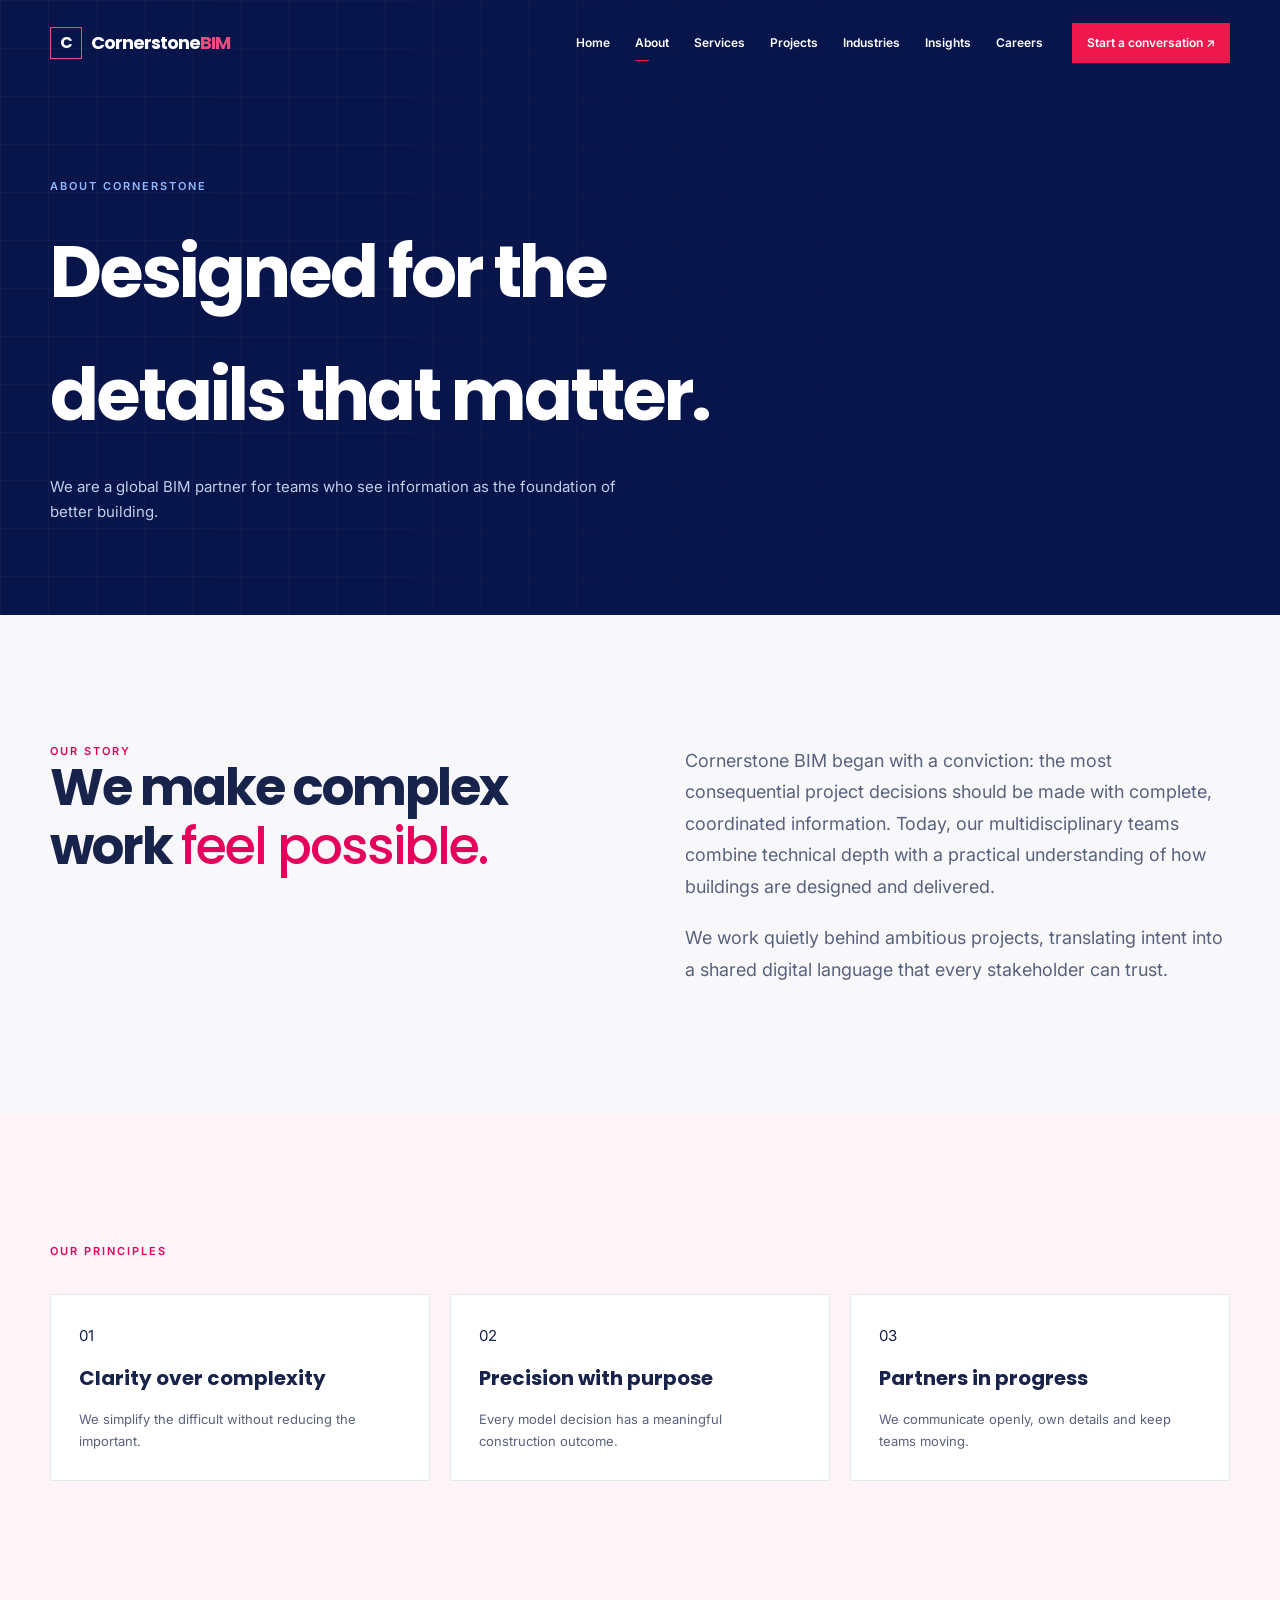
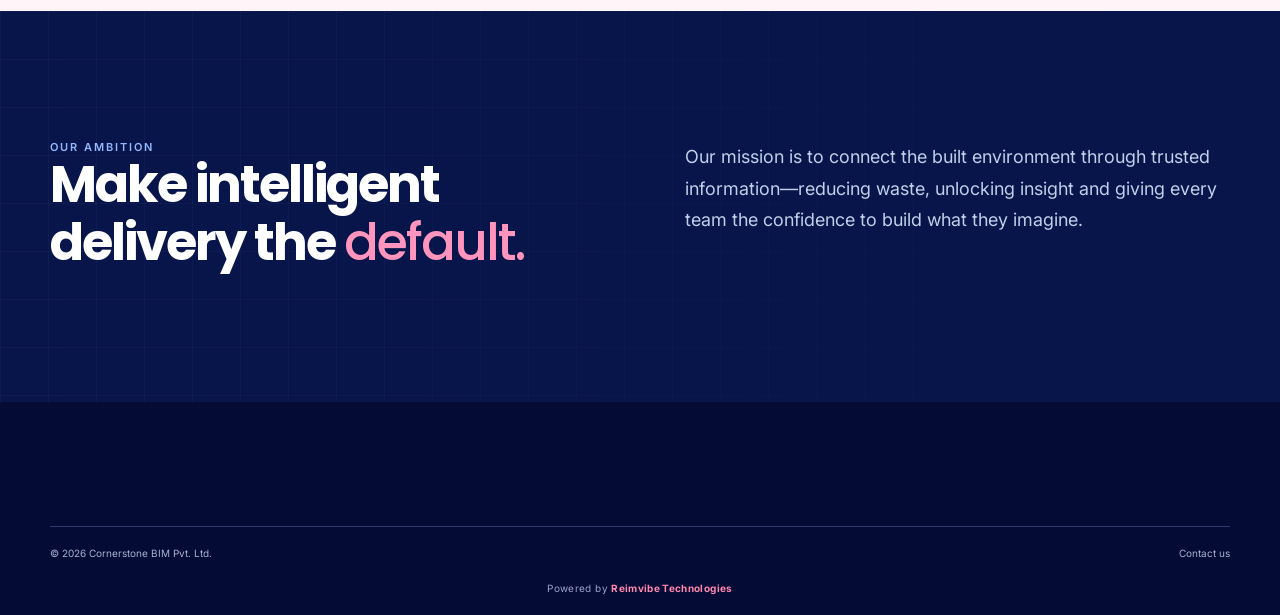
==== commit a5f8a749: "Add files via upload" ====
--- a/cornerstonebim/about.html
+++ b/cornerstonebim/about.html
@@ -1,4 +1,5 @@
-<!doctype html><html lang="en"><head><meta charset="utf-8"><meta name="viewport" content="width=device-width,initial-scale=1"><title>About | Cornerstone BIM</title><meta name="description" content="Meet the BIM specialists building certainty into complex projects."><link rel="preconnect" href="https://fonts.googleapis.com"><link rel="preconnect" href="https://fonts.gstatic.com" crossorigin><link href="https://fonts.googleapis.com/css2?family=Inter:wght@400;500;600;700&family=Poppins:wght@500;600;700&display=swap" rel="stylesheet"><link rel="stylesheet" href="assets/css/variables.css"><link rel="stylesheet" href="assets/css/style.css"><link rel="stylesheet" href="assets/css/responsive.css"><link rel="stylesheet" href="assets/css/animations.css"></head><body><header class="site-header scrolled" data-header><div class="container nav-wrap"><a class="brand" href="index.html"><span class="brand-mark">C</span><span>Cornerstone<span>BIM</span></span></a><button class="menu-button" aria-label="Open navigation" aria-expanded="false" data-menu-button><i></i><i></i></button><nav data-nav aria-label="Primary"><a href="index.html">Home</a><a class="active" href="about.html">About</a><a href="services.html">Services</a><a href="projects.html">Projects</a><a href="industries.html">Industries</a><a href="blog.html">Insights</a><a href="careers.html">Careers</a><a href="contact.html" class="nav-cta">Start a conversation ↗</a></nav></div></header><main><section class="page-hero"><div class="blueprint-grid"></div><div class="container reveal"><p class="eyebrow light">ABOUT CORNERSTONE</p><h1>Designed for the<br>details that matter.</h1><p>We are a global BIM partner for teams who see information as the foundation of better building.</p></div></section><section class="section"><div class="container split-grid"><div class="reveal"><p class="eyebrow">OUR STORY</p><h2>We make complex work <em>feel possible.</em></h2></div><div class="reveal"><p class="lead">Cornerstone BIM began with a conviction: the most consequential project decisions should be made with complete, coordinated information. Today, our multidisciplinary teams combine technical depth with a practical understanding of how buildings are designed and delivered.</p><p class="lead" style="margin-top:20px">We work quietly behind ambitious projects, translating intent into a shared digital language that every stakeholder can trust.</p></div></div></section><section class="section tint"><div class="container"><p class="eyebrow">OUR PRINCIPLES</p><div class="content-grid" style="margin-top:35px"><article class="content-card reveal"><span class="number">01</span><h3>Clarity over complexity</h3><p>We simplify the difficult without reducing the important.</p></article><article class="content-card reveal"><span class="number">02</span><h3>Precision with purpose</h3><p>Every model decision has a meaningful construction outcome.</p></article><article class="content-card reveal"><span class="number">03</span><h3>Partners in progress</h3><p>We communicate openly, own details and keep teams moving.</p></article></div></div></section><section class="section dark"><div class="blueprint-grid"></div><div class="container split-grid"><div class="reveal"><p class="eyebrow light">OUR AMBITION</p><h2>Make intelligent delivery the <em>default.</em></h2></div><div class="reveal"><p class="lead" style="color:#bfd0e8">Our mission is to connect the built environment through trusted information—reducing waste, unlocking insight and giving every team the confidence to build what they imagine.</p></div></div></section></main><footer class="site-footer"><div class="container footer-bottom"><span>© 2026 Cornerstone BIM Pvt. Ltd.</span><span><a href="contact.html">Contact us</a></span></div><p class="site-credit">Design &amp; Dev by <span>Reimvibe Technologies@2026</span></p></footer><script src="assets/js/navigation.js"></script><script src="assets/js/animation.js"></script></body></html>
+<!doctype html><html lang="en"><head><meta charset="utf-8"><meta name="viewport" content="width=device-width,initial-scale=1"><title>About | Cornerstone BIM</title><meta name="description" content="Meet the BIM specialists building certainty into complex projects."><link rel="preconnect" href="https://fonts.googleapis.com"><link rel="preconnect" href="https://fonts.gstatic.com" crossorigin><link href="https://fonts.googleapis.com/css2?family=Inter:wght@400;500;600;700&family=Poppins:wght@500;600;700&display=swap" rel="stylesheet"><link rel="stylesheet" href="assets/css/variables.css"><link rel="stylesheet" href="assets/css/style.css"><link rel="stylesheet" href="assets/css/responsive.css"><link rel="stylesheet" href="assets/css/animations.css"></head><body><header class="site-header scrolled" data-header><div class="container nav-wrap"><a class="brand" href="index.html"><span class="brand-mark">C</span><span>Cornerstone<span>BIM</span></span></a><button class="menu-button" aria-label="Open navigation" aria-expanded="false" data-menu-button><i></i><i></i></button><nav data-nav aria-label="Primary"><a href="index.html">Home</a><a class="active" href="about.html">About</a><a href="services.html">Services</a><a href="projects.html">Projects</a><a href="industries.html">Industries</a><a href="blog.html">Insights</a><a href="careers.html">Careers</a><a href="contact.html" class="nav-cta">Start a conversation ↗</a></nav></div></header><main><section class="page-hero"><div class="blueprint-grid"></div><div class="container reveal"><p class="eyebrow light">ABOUT CORNERSTONE</p><h1>Designed for the<br>details that matter.</h1><p>We are a global BIM partner for teams who see information as the foundation of better building.</p></div></section><section class="section"><div class="container split-grid"><div class="reveal"><p class="eyebrow">OUR STORY</p><h2>We make complex work <em>feel possible.</em></h2></div><div class="reveal"><p class="lead">Cornerstone BIM began with a conviction: the most consequential project decisions should be made with complete, coordinated information. Today, our multidisciplinary teams combine technical depth with a practical understanding of how buildings are designed and delivered.</p><p class="lead" style="margin-top:20px">We work quietly behind ambitious projects, translating intent into a shared digital language that every stakeholder can trust.</p></div></div></section><section class="section tint"><div class="container"><p class="eyebrow">OUR PRINCIPLES</p><div class="content-grid" style="margin-top:35px"><article class="content-card reveal"><span class="number">01</span><h3>Clarity over complexity</h3><p>We simplify the difficult without reducing the important.</p></article><article class="content-card reveal"><span class="number">02</span><h3>Precision with purpose</h3><p>Every model decision has a meaningful construction outcome.</p></article><article class="content-card reveal"><span class="number">03</span><h3>Partners in progress</h3><p>We communicate openly, own details and keep teams moving.</p></article></div></div></section><section class="section dark"><div class="blueprint-grid"></div><div class="container split-grid"><div class="reveal"><p class="eyebrow light">OUR AMBITION</p><h2>Make intelligent delivery the <em>default.</em></h2></div><div class="reveal"><p class="lead" style="color:#bfd0e8">Our mission is to connect the built environment through trusted information—reducing waste, unlocking insight and giving every team the confidence to build what they imagine.</p></div></div></section></main><footer class="site-footer"><div class="container footer-bottom"><span>© 2026 Cornerstone BIM Pvt. Ltd.</span><span><a href="contact.html">Contact us</a></span></div><p class="site-credit">Powered by <span>Reimvibe Technologies</span></p></footer><script src="assets/js/navigation.js"></script><script src="assets/js/animation.js"></script></body></html>
 
 
 
+
